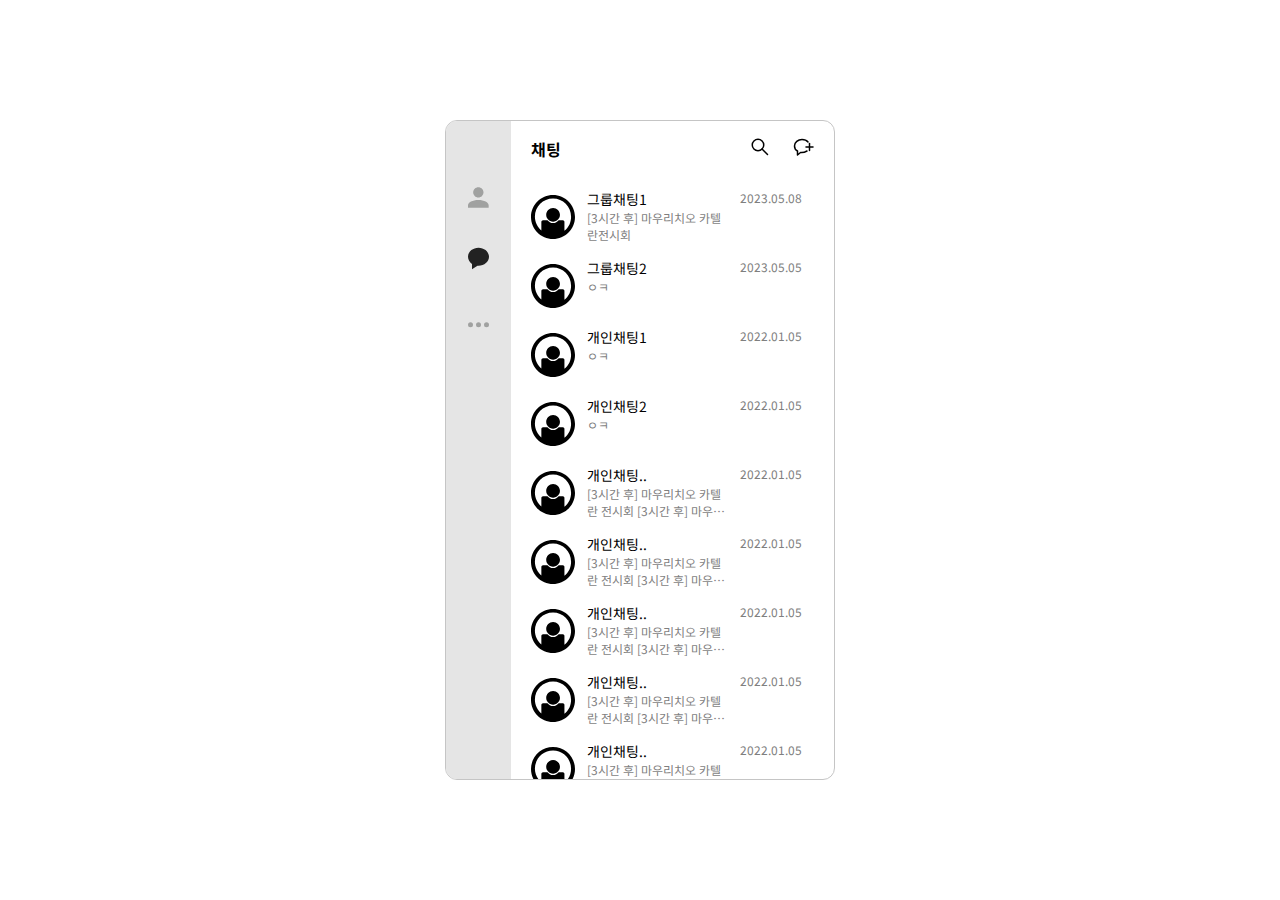
==== html/chatList.html @ 3f47a777 "commit 5" ====
<!DOCTYPE html>
<html lang="en">
  <head>
    <meta charset="UTF-8" />
    <meta http-equiv="X-UA-Compatible" content="IE=edge" />
    <meta name="viewport" content="width=device-width, initial-scale=1.0" />
    <link rel="icon" href="../img/KakaoTalk_logo.svg" />
    <link rel="apple-touch-icon" href="../img/KakaoTalk_logo.svg" />
    <link rel="stylesheet" href="../css/css.css" />
    <link rel="stylesheet" href="../css/chatList.css" />
    <title>KakaoTalk</title>

    <script src="../js/croomdummy.js"></script>
  </head>
  <body>
    <div class="container">
      <header id="menu"></header>

      <section class="chatroomList">
        <div class="top">
          <p>채팅</p>
          <div class="top-icon">
            <img src="../img/search_icon.svg" alt="search" />
            <img src="../img/plus_icon.svg" alt="plusIcon" />
          </div>
        </div>

        <div class="listBox">
          <div class="box">
            <ul id="list" class="listStyle"></ul>
          </div>
        </div>
      </section>
    </div>

    <script src="../js/chatList.js"></script>
    <script src="../js/menu.js"></script>
  </body>
</html>
---- css/css.css ----
@import url('https://fonts.googleapis.com/css2?family=Noto+Sans+KR:wght@400;500;700&display=swap');

* {
  box-sizing: border-box;
  margin: 0;
  padding: 0;
  font-family: 'Noto Sans KR', sans-serif;
}
html,
body {
  width: 100%;
  height: 100%;
}
a {
  color: inherit;
  text-decoration: none;
}
ol,
li,
ul {
  list-style: none;
}
textarea {
  resize: none;
  outline: none;
}
input,
select,
button {
  border: none;
  outline: none;
  box-sizing: border-box;
  background: none;
}
button {
  background: none;
  cursor: pointer;
}

.container {
  width: 390px;
  height: 660px;
  border: 1px solid #c5c5c5;
  border-radius: 12px;
  position: relative;
  top: 50%;
  left: 50%;
  transform: translate(-50%, -50%);
  overflow: hidden;
}

header {
  width: 65px;
  height: 100%;
  background-color: #e5e5e5;
  padding: 66px 22px;
}

header ul li {
  margin-bottom: 34px;
  cursor: pointer;
}

header ul li svg:hover path,
header ul li svg:hover circle {
  fill: #737373;
}
---- css/chatList.css ----
.container {
  display: flex;
  flex-direction: row;
}
.chatroomList {
  width: calc(100% - 65px);
}
.chatroomList .top {
  display: flex;
  align-items: flex-end;
  justify-content: space-between;
  padding: 16px 20px 11px;
}
.top p {
  font-size: 16px;
  font-weight: bold;
}
.top-icon img:nth-of-type(1) {
  margin-right: 20px;
}
.listBox {
  width: 100%;
  height: calc(100% - 50px);
  overflow-x: auto;
}
.box {
  margin-top: 10px;
}
.box .listStyle li {
  display: flex;
  align-items: center;
  justify-content: left;
  padding: 7px 20px;
  overflow: hidden;
}
.box .listStyle li:hover {
  background-color: #f3f2f2;
}
.box .listStyle li div:first-of-type {
  min-width: 44px;
  min-height: 44px;
  width: 44px;
  height: 44px;
  margin-right: 12px;
  border-radius: 16px;
  overflow: hidden;
}

.box .listStyle li div:first-of-type div {
  min-width: 11px;
  min-height: 11px;
  width: 11px;
  height: 11px;
  overflow: hidden;
}

.box .listStyle li div:first-of-type img {
  width: 100%;
  height: 100%;
  object-fit: cover;
}

.box .listStyle li div:first-of-type div img {
  width: 100%;
  height: 100%;
  object-fit: cover;
}

.box .listStyle li div:nth-of-type(2) {
  width: 138px;
  margin-right: 17px;
  overflow: hidden;
}
.box .listStyle li div:nth-of-type(2) p:nth-of-type(1) {
  font-size: 14px;
}
.box .listStyle li div:nth-of-type(2) p:nth-of-type(2) {
  font-size: 12px;
  color: #7f7f7f;
  width: 100%;
  height: 35px;
  overflow: hidden;
  word-break: break-word;
  text-overflow: ellipsis;
  display: -webkit-box;
  -webkit-line-clamp: 2;
  -webkit-box-orient: vertical;
}

.box .listStyle li div:nth-of-type(3) {
  width: 60px;
  height: 55px;
}

.box .listStyle li div:nth-of-type(3) p:nth-of-type(1) {
  display: flex;
  justify-content: flex-end;
  font-size: 12px;
  color: #7f7f7f;
}
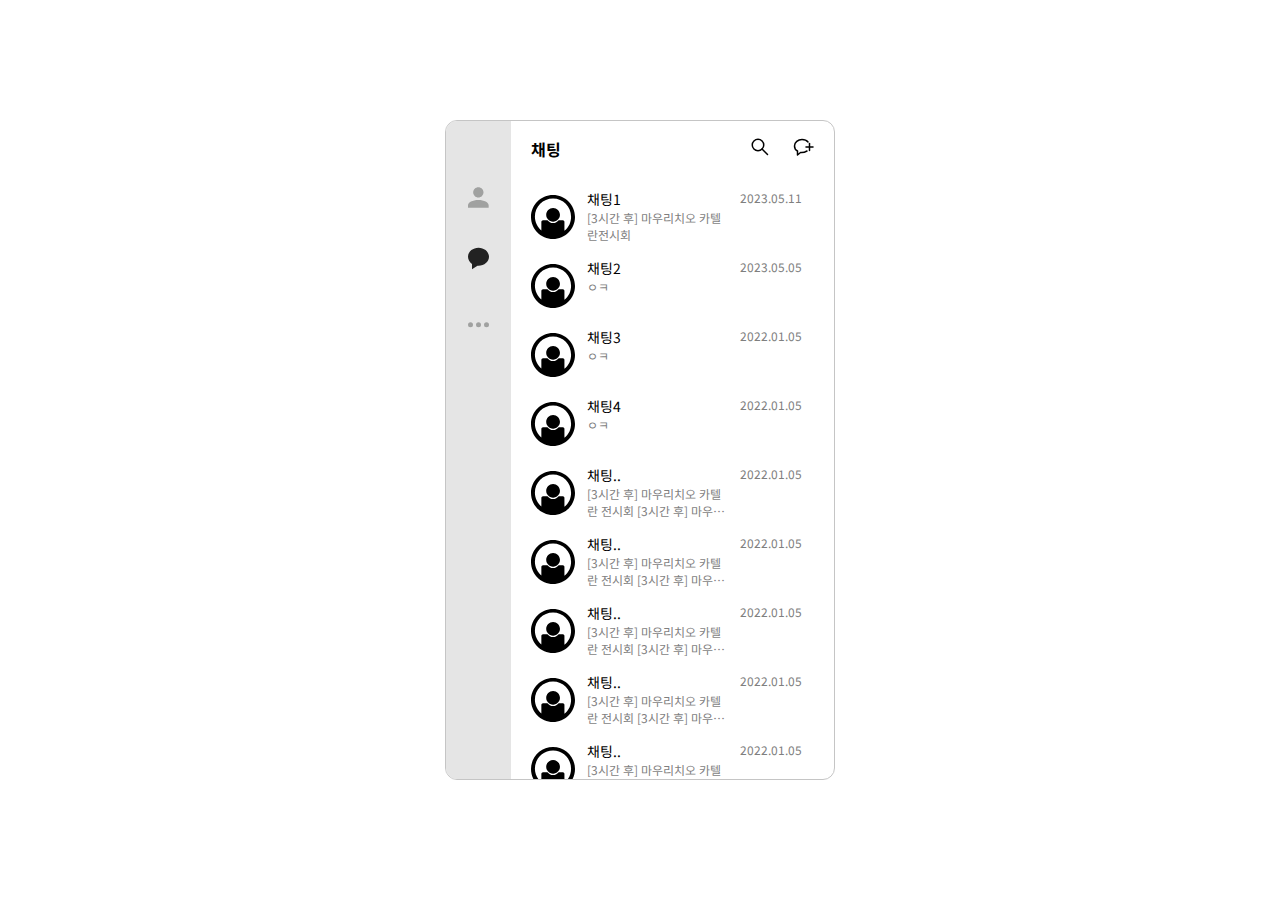
==== commit 39a7d1ab: "채팅창 디자인 및 기능, 채팅방리스트 기능 일부 추가" ====
--- a/html/chatList.html
+++ b/html/chatList.html
@@ -20,9 +20,21 @@
         <div class="top">
           <p>채팅</p>
           <div class="top-icon">
-            <img src="../img/search_icon.svg" alt="search" />
+            <img
+              src="../img/search_icon.svg"
+              alt="search"
+              id="searchChatList"
+            />
             <img src="../img/plus_icon.svg" alt="plusIcon" />
           </div>
+        </div>
+
+        <div id="search" style="display: none">
+          <div class="reading_glasses">
+            <span class="circle"></span>
+            <span class="line"></span>
+          </div>
+          <input type="text" id="searchInput" placeholder="검색" />
         </div>
 
         <div class="listBox">
@@ -34,6 +46,7 @@
     </div>
 
     <script src="../js/chatList.js"></script>
+    <script src="../js/chatListSearch.js"></script>
     <script src="../js/menu.js"></script>
   </body>
 </html>
--- a/css/chatList.css
+++ b/css/chatList.css
@@ -16,8 +16,46 @@
   font-weight: bold;
 }
 .top-icon img:nth-of-type(1) {
+  cursor: pointer;
   margin-right: 20px;
 }
+
+#search {
+  width: calc(100%-40px);
+  height: 28px;
+  display: flex;
+  background-color: #f8f8f8;
+  line-height: 100%;
+  margin: 0px 20px 6px;
+  border-radius: 2px;
+  border: 1px solid #f0f0f0;
+  padding: 4px 8px;
+}
+#search .reading_glasses {
+  display: flex;
+  flex-direction: column;
+  justify-content: center;
+  align-items: start;
+  margin-right: 8px;
+}
+#search .reading_glasses .circle {
+  width: 10px;
+  height: 10px;
+  border: 1.5px solid #7c7c7c;
+  border-radius: 100%;
+}
+#search .reading_glasses .line {
+  width: 5px;
+  height: 1.5px;
+  background-color: #7c7c7c;
+  border-radius: 1px;
+  transform: rotate(45deg) translate(4px, -5.5px);
+}
+#search #searchInput {
+  width: 100%;
+  height: 100%;
+}
+
 .listBox {
   width: 100%;
   height: calc(100% - 50px);
@@ -46,21 +84,7 @@
   overflow: hidden;
 }
 
-.box .listStyle li div:first-of-type div {
-  min-width: 11px;
-  min-height: 11px;
-  width: 11px;
-  height: 11px;
-  overflow: hidden;
-}
-
 .box .listStyle li div:first-of-type img {
-  width: 100%;
-  height: 100%;
-  object-fit: cover;
-}
-
-.box .listStyle li div:first-of-type div img {
   width: 100%;
   height: 100%;
   object-fit: cover;
